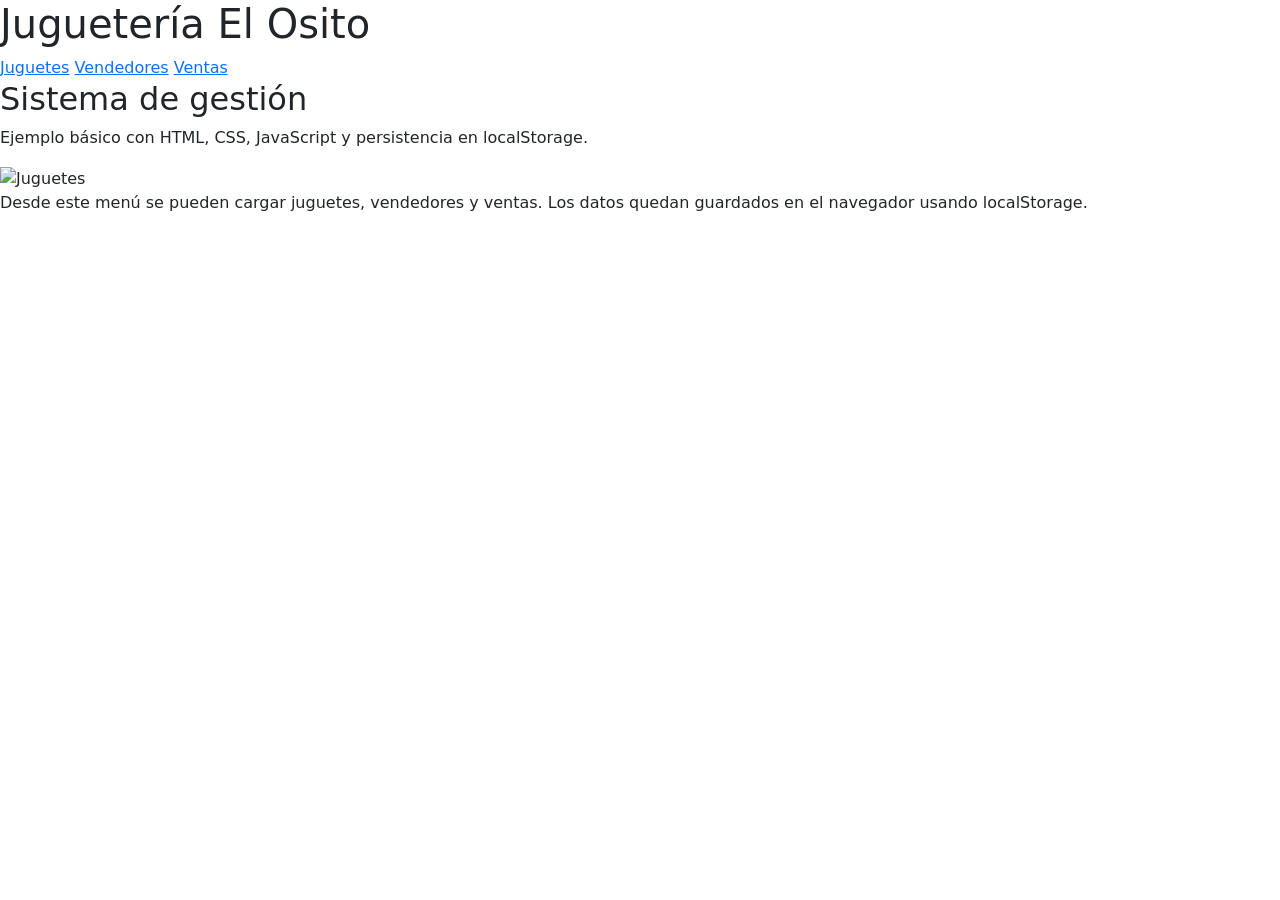
==== index.html @ 5de02e0b "carpetas index a raiz" ====
<!DOCTYPE html>
<html lang="es">
<head>
    <meta charset="UTF-8">
    <meta name="viewport" content="width=device-width, initial-scale=1.0">
    <title>Juguetería El Osito</title>
   <link href="https://cdn.jsdelivr.net/npm/bootstrap@5.3.7/dist/css/bootstrap.min.css" rel="stylesheet">
   <link rel="stylesheet" href="./css/estilos.css">
</head>
<body>
    <header class="encabezado">
        <h1>Juguetería El Osito</h1>
        <nav class="menu">
    <a href="./views/juguetes.html">Juguetes</a>
    <a href="./views/vendedores.html">Vendedores</a>
    <a href="./views/ventas.html">Ventas</a>
</nav>

    </header>

    <main class="contenedor">
        <section class="tarjeta">
            <h2 class="titulo">Sistema de gestión</h2>
            <p class="mensaje">
                Ejemplo básico con HTML, CSS, JavaScript y persistencia en localStorage.
            </p>
            <img class="imagen-principal" src="https://papeleriajarquehnos.com.uy/wp-content/uploads/2019/05/toys.png" alt="Juguetes">
            <p>
                Desde este menú se pueden cargar juguetes, vendedores y ventas. Los datos quedan guardados en el navegador usando localStorage.
            </p>
        </section>
    </main>
    <script src="https://cdn.jsdelivr.net/npm/bootstrap@5.3.7/dist/js/bootstrap.bundle.min.js"></script>
</body>
</html>
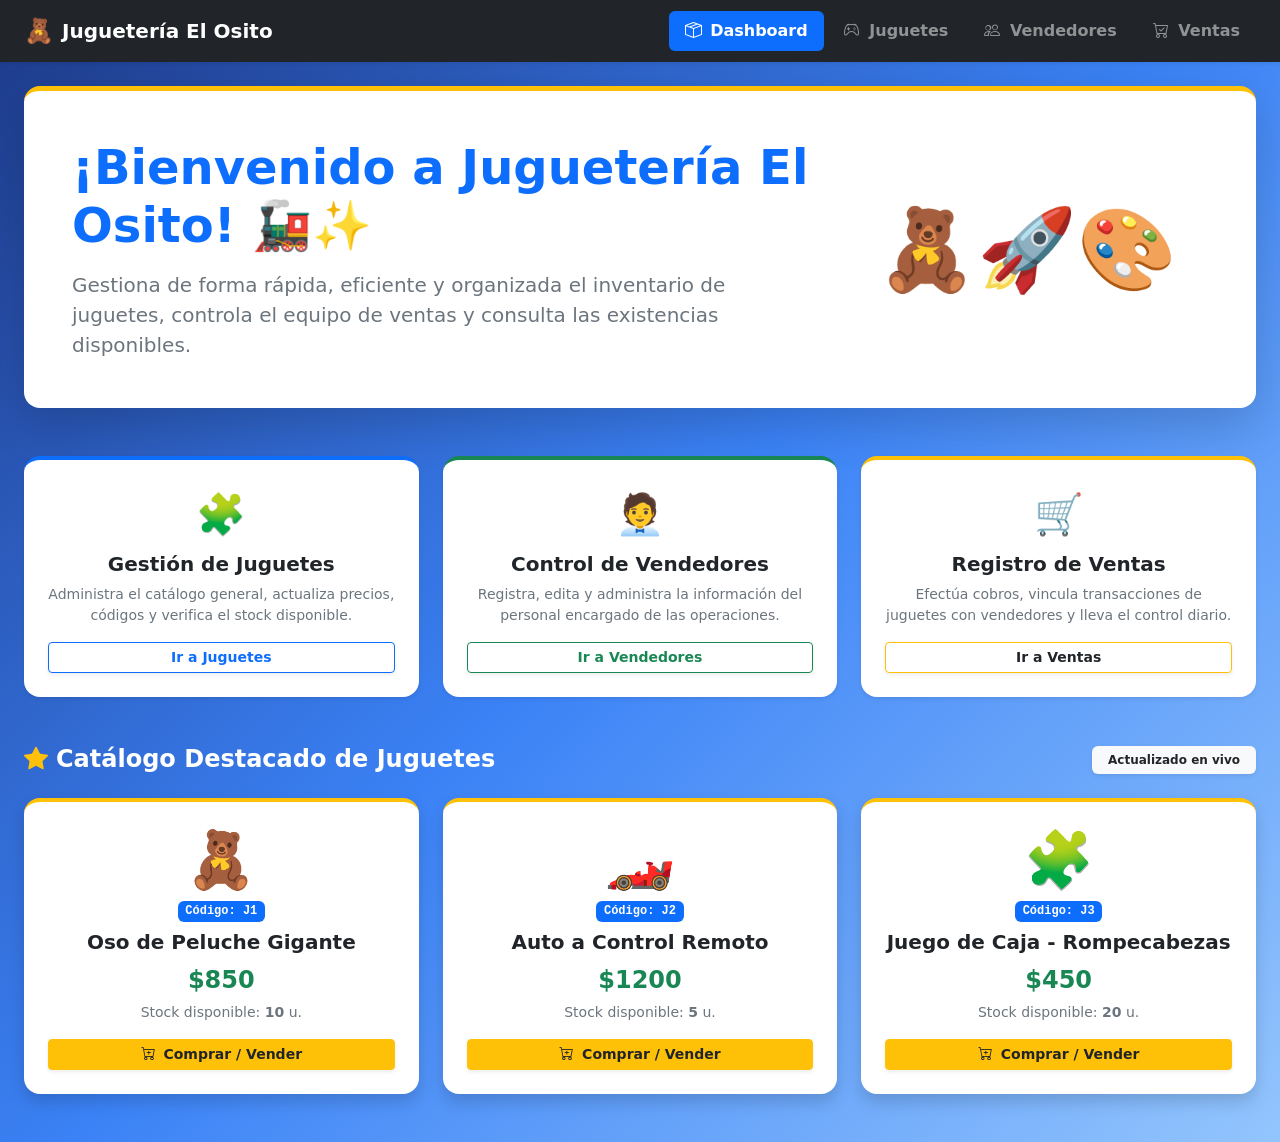
==== commit a47a7f5b: "arquitectura por capas (models, controllers, services, repository), módulos ES6, LocalStorage y dise" ====
--- a/index.html
+++ b/index.html
@@ -3,33 +3,119 @@
 <head>
     <meta charset="UTF-8">
     <meta name="viewport" content="width=device-width, initial-scale=1.0">
-    <title>Juguetería El Osito</title>
-   <link href="https://cdn.jsdelivr.net/npm/bootstrap@5.3.7/dist/css/bootstrap.min.css" rel="stylesheet">
-   <link rel="stylesheet" href="./css/estilos.css">
+    <title>Dashboard - Juguetería El Osito</title>
+    <!-- Bootstrap 5.3 CSS -->
+    <link href="https://cdn.jsdelivr.net/npm/bootstrap@5.3.3/dist/css/bootstrap.min.css" rel="stylesheet">
+    <!-- Bootstrap Icons -->
+    <link rel="stylesheet" href="https://cdn.jsdelivr.net/npm/bootstrap-icons@1.11.3/font/bootstrap-icons.min.css">
+    <style>
+        body {
+            background: linear-gradient(135deg, #1e3a8a 0%, #3b82f6 50%, #93c5fd 100%);
+            min-height: 100vh;
+        }
+        a:focus-visible, button:focus-visible {
+            outline: 3px solid #ffc107 !important;
+            outline-offset: 2px !important;
+        }
+    </style>
 </head>
-<body>
-    <header class="encabezado">
-        <h1>Juguetería El Osito</h1>
-        <nav class="menu">
-    <a href="./views/juguetes.html">Juguetes</a>
-    <a href="./views/vendedores.html">Vendedores</a>
-    <a href="./views/ventas.html">Ventas</a>
-</nav>
+<body class="text-dark d-flex flex-column">
 
-    </header>
+   
+    <nav class="navbar navbar-expand-lg navbar-dark bg-dark shadow-sm" role="navigation" aria-label="Navegación principal">
+        <div class="container-fluid px-4">
+            <a class="navbar-brand fw-bold d-flex align-items-center gap-2" href="./index.html">
+                <span class="fs-4" aria-hidden="true">🧸</span> 
+                <span>Juguetería El Osito</span>
+            </a>
+            <button class="navbar-toggler border-0" type="button" data-bs-toggle="collapse" data-bs-target="#navbarNav" aria-controls="navbarNav" aria-expanded="false" aria-label="Alternar menú de navegación">
+                <span class="navbar-toggler-icon"></span>
+            </button>
+            <div class="collapse navbar-collapse justify-content-end" id="navbarNav">
+                <ul class="navbar-nav gap-1 text-end text-lg-start">
+                    <li class="nav-item">
+                        <a class="nav-link active bg-primary text-white rounded px-3 py-2 fw-semibold" href="./index.html" aria-current="page">
+                            <i class="bi bi-box-seam me-1" aria-hidden="true"></i> Dashboard
+                        </a>
+                    </li>
+                    <li class="nav-item">
+                        <a class="nav-link text-white-50 px-3 py-2 fw-semibold" href="./views/juguetes.html">
+                            <i class="bi bi-controller me-1" aria-hidden="true"></i> Juguetes
+                        </a>
+                    </li>
+                    <li class="nav-item">
+                        <a class="nav-link text-white-50 px-3 py-2 fw-semibold" href="./views/vendedores.html">
+                            <i class="bi bi-people me-1" aria-hidden="true"></i> Vendedores
+                        </a>
+                    </li>
+                    <li class="nav-item">
+                        <a class="nav-link text-white-50 px-3 py-2 fw-semibold" href="./views/ventas.html">
+                            <i class="bi bi-cart-check me-1" aria-hidden="true"></i> Ventas
+                        </a>
+                    </li>
+                </ul>
+            </div>
+        </div>
+    </nav>
+    <main class="container-fluid px-4 py-4 flex-grow-1" id="contenido-principal">
+        
+        <section class="p-4 p-md-5 mb-5 rounded-4 bg-white shadow-lg border-top border-warning border-5 text-center text-md-start" aria-labelledby="titulo-bienvenida">
+            <div class="row align-items-center">
+                <div class="col-md-8">
+                    <h1 id="titulo-bienvenida" class="display-5 fw-bold text-primary mb-3">¡Bienvenido a Juguetería El Osito! 🚂✨</h1>
+                    <p class="lead text-secondary mb-0">Gestiona de forma rápida, eficiente y organizada el inventario de juguetes, controla el equipo de ventas y consulta las existencias disponibles.</p>
+                </div>
+                <div class="col-md-4 text-center mt-4 mt-md-0" aria-hidden="true">
+                    <span class="display-1">🧸🚀🎨</span>
+                </div>
+            </div>
+        </section>
+        <section class="row g-4 mb-5" aria-label="Accesos rápidos del sistema">
+            <div class="col-md-4">
+                <div class="card shadow-sm border-0 rounded-4 p-4 bg-white h-100 border-top border-primary border-4 text-center d-flex flex-column">
+                    <div class="fs-1 text-primary mb-2" aria-hidden="true">🧩</div>
+                    <h2 class="h5 fw-bold text-dark">Gestión de Juguetes</h2>
+                    <p class="text-secondary small mb-3">Administra el catálogo general, actualiza precios, códigos y verifica el stock disponible.</p>
+                    <a href="./views/juguetes.html" class="btn btn-outline-primary fw-semibold btn-sm mt-auto shadow-sm">Ir a Juguetes</a>
+                </div>
+            </div>
 
-    <main class="contenedor">
-        <section class="tarjeta">
-            <h2 class="titulo">Sistema de gestión</h2>
-            <p class="mensaje">
-                Ejemplo básico con HTML, CSS, JavaScript y persistencia en localStorage.
-            </p>
-            <img class="imagen-principal" src="https://papeleriajarquehnos.com.uy/wp-content/uploads/2019/05/toys.png" alt="Juguetes">
-            <p>
-                Desde este menú se pueden cargar juguetes, vendedores y ventas. Los datos quedan guardados en el navegador usando localStorage.
-            </p>
+            <div class="col-md-4">
+                <div class="card shadow-sm border-0 rounded-4 p-4 bg-white h-100 border-top border-success border-4 text-center d-flex flex-column">
+                    <div class="fs-1 text-success mb-2" aria-hidden="true">🧑‍💼</div>
+                    <h2 class="h5 fw-bold text-dark">Control de Vendedores</h2>
+                    <p class="text-secondary small mb-3">Registra, edita y administra la información del personal encargado de las operaciones.</p>
+                    <a href="./views/vendedores.html" class="btn btn-outline-success fw-semibold btn-sm mt-auto shadow-sm">Ir a Vendedores</a>
+                </div>
+            </div>
+
+            <div class="col-md-4">
+                <div class="card shadow-sm border-0 rounded-4 p-4 bg-white h-100 border-top border-warning border-4 text-center d-flex flex-column">
+                    <div class="fs-1 text-warning mb-2" aria-hidden="true">🛒</div>
+                    <h2 class="h5 fw-bold text-dark">Registro de Ventas</h2>
+                    <p class="text-secondary small mb-3">Efectúa cobros, vincula transacciones de juguetes con vendedores y lleva el control diario.</p>
+                    <a href="./views/ventas.html" class="btn btn-outline-warning text-dark fw-semibold btn-sm mt-auto shadow-sm">Ir a Ventas</a>
+                </div>
+            </div>
         </section>
+
+        <section class="mb-4" aria-labelledby="titulo-catalogo">
+            <div class="d-flex flex-wrap justify-content-between align-items-center mb-4 gap-2">
+                <h2 id="titulo-catalogo" class="h4 fw-bold text-white mb-0">
+                    <i class="bi bi-star-fill text-warning me-2" aria-hidden="true"></i>Catálogo Destacado de Juguetes
+                </h2>
+                <span class="badge bg-light text-dark px-3 py-2 shadow-sm fw-bold">Actualizado en vivo</span>
+            </div>
+            <div id="catalogo-destacado" class="row g-4">
+            </div>
+        </section>
+
     </main>
-    <script src="https://cdn.jsdelivr.net/npm/bootstrap@5.3.7/dist/js/bootstrap.bundle.min.js"></script>
+
+    <!-- Bootstrap JS -->
+    <script src="https://cdn.jsdelivr.net/npm/bootstrap@5.3.3/dist/js/bootstrap.bundle.min.js"></script>
+    <script type="module">
+        import './src/app.js';
+    </script>
 </body>
-</html>
+</html>
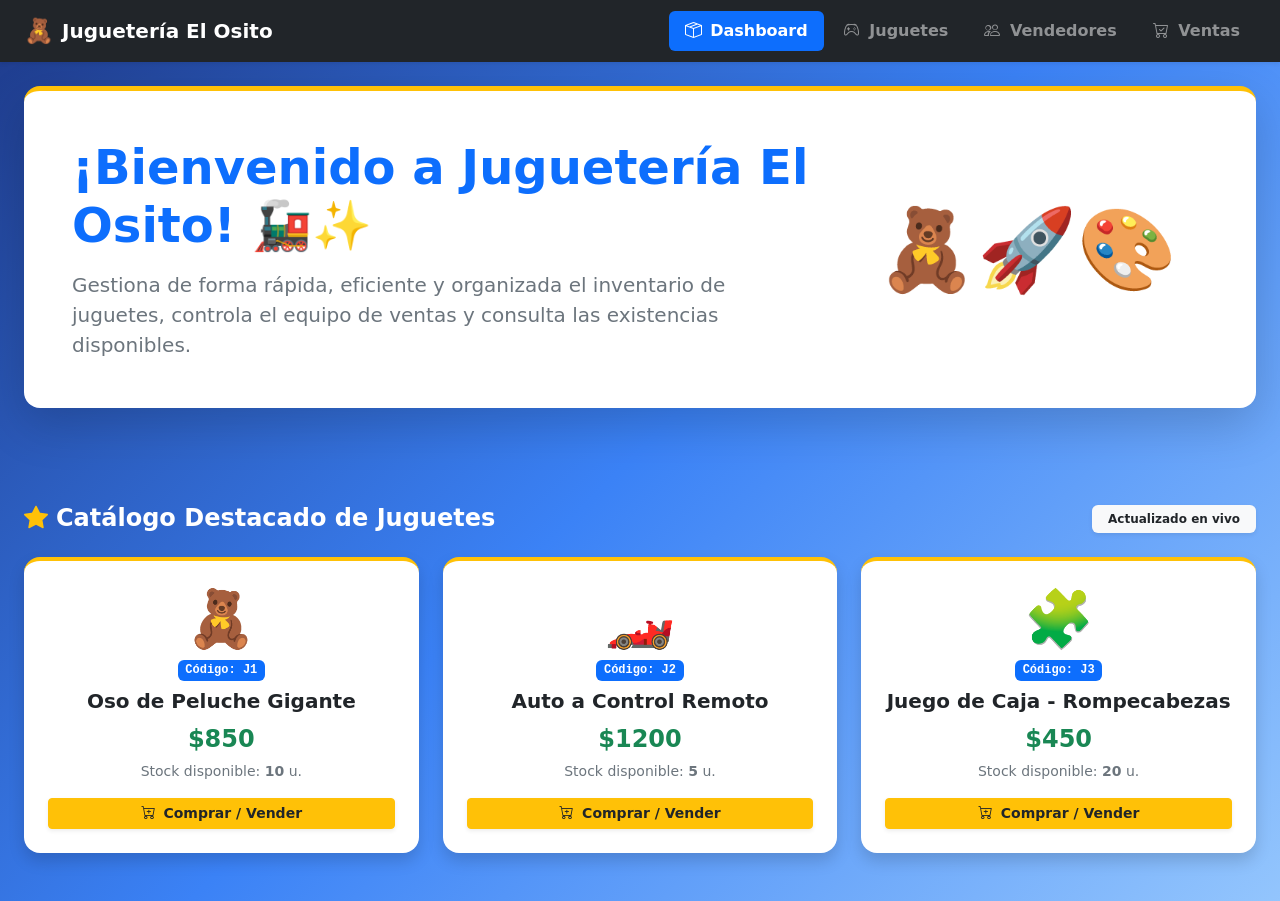
==== commit a7e7efe9: "index arreglo index" ====
--- a/index.html
+++ b/index.html
@@ -13,6 +13,7 @@
             background: linear-gradient(135deg, #1e3a8a 0%, #3b82f6 50%, #93c5fd 100%);
             min-height: 100vh;
         }
+        
         a:focus-visible, button:focus-visible {
             outline: 3px solid #ffc107 !important;
             outline-offset: 2px !important;
@@ -21,7 +22,6 @@
 </head>
 <body class="text-dark d-flex flex-column">
 
-   
     <nav class="navbar navbar-expand-lg navbar-dark bg-dark shadow-sm" role="navigation" aria-label="Navegación principal">
         <div class="container-fluid px-4">
             <a class="navbar-brand fw-bold d-flex align-items-center gap-2" href="./index.html">
@@ -57,6 +57,7 @@
             </div>
         </div>
     </nav>
+
     <main class="container-fluid px-4 py-4 flex-grow-1" id="contenido-principal">
         
         <section class="p-4 p-md-5 mb-5 rounded-4 bg-white shadow-lg border-top border-warning border-5 text-center text-md-start" aria-labelledby="titulo-bienvenida">
@@ -72,30 +73,7 @@
         </section>
         <section class="row g-4 mb-5" aria-label="Accesos rápidos del sistema">
             <div class="col-md-4">
-                <div class="card shadow-sm border-0 rounded-4 p-4 bg-white h-100 border-top border-primary border-4 text-center d-flex flex-column">
-                    <div class="fs-1 text-primary mb-2" aria-hidden="true">🧩</div>
-                    <h2 class="h5 fw-bold text-dark">Gestión de Juguetes</h2>
-                    <p class="text-secondary small mb-3">Administra el catálogo general, actualiza precios, códigos y verifica el stock disponible.</p>
-                    <a href="./views/juguetes.html" class="btn btn-outline-primary fw-semibold btn-sm mt-auto shadow-sm">Ir a Juguetes</a>
-                </div>
-            </div>
-
-            <div class="col-md-4">
-                <div class="card shadow-sm border-0 rounded-4 p-4 bg-white h-100 border-top border-success border-4 text-center d-flex flex-column">
-                    <div class="fs-1 text-success mb-2" aria-hidden="true">🧑‍💼</div>
-                    <h2 class="h5 fw-bold text-dark">Control de Vendedores</h2>
-                    <p class="text-secondary small mb-3">Registra, edita y administra la información del personal encargado de las operaciones.</p>
-                    <a href="./views/vendedores.html" class="btn btn-outline-success fw-semibold btn-sm mt-auto shadow-sm">Ir a Vendedores</a>
-                </div>
-            </div>
-
-            <div class="col-md-4">
-                <div class="card shadow-sm border-0 rounded-4 p-4 bg-white h-100 border-top border-warning border-4 text-center d-flex flex-column">
-                    <div class="fs-1 text-warning mb-2" aria-hidden="true">🛒</div>
-                    <h2 class="h5 fw-bold text-dark">Registro de Ventas</h2>
-                    <p class="text-secondary small mb-3">Efectúa cobros, vincula transacciones de juguetes con vendedores y lleva el control diario.</p>
-                    <a href="./views/ventas.html" class="btn btn-outline-warning text-dark fw-semibold btn-sm mt-auto shadow-sm">Ir a Ventas</a>
-                </div>
+                
             </div>
         </section>
 
@@ -106,13 +84,12 @@
                 </h2>
                 <span class="badge bg-light text-dark px-3 py-2 shadow-sm fw-bold">Actualizado en vivo</span>
             </div>
+      
             <div id="catalogo-destacado" class="row g-4">
             </div>
         </section>
 
     </main>
-
-    <!-- Bootstrap JS -->
     <script src="https://cdn.jsdelivr.net/npm/bootstrap@5.3.3/dist/js/bootstrap.bundle.min.js"></script>
     <script type="module">
         import './src/app.js';
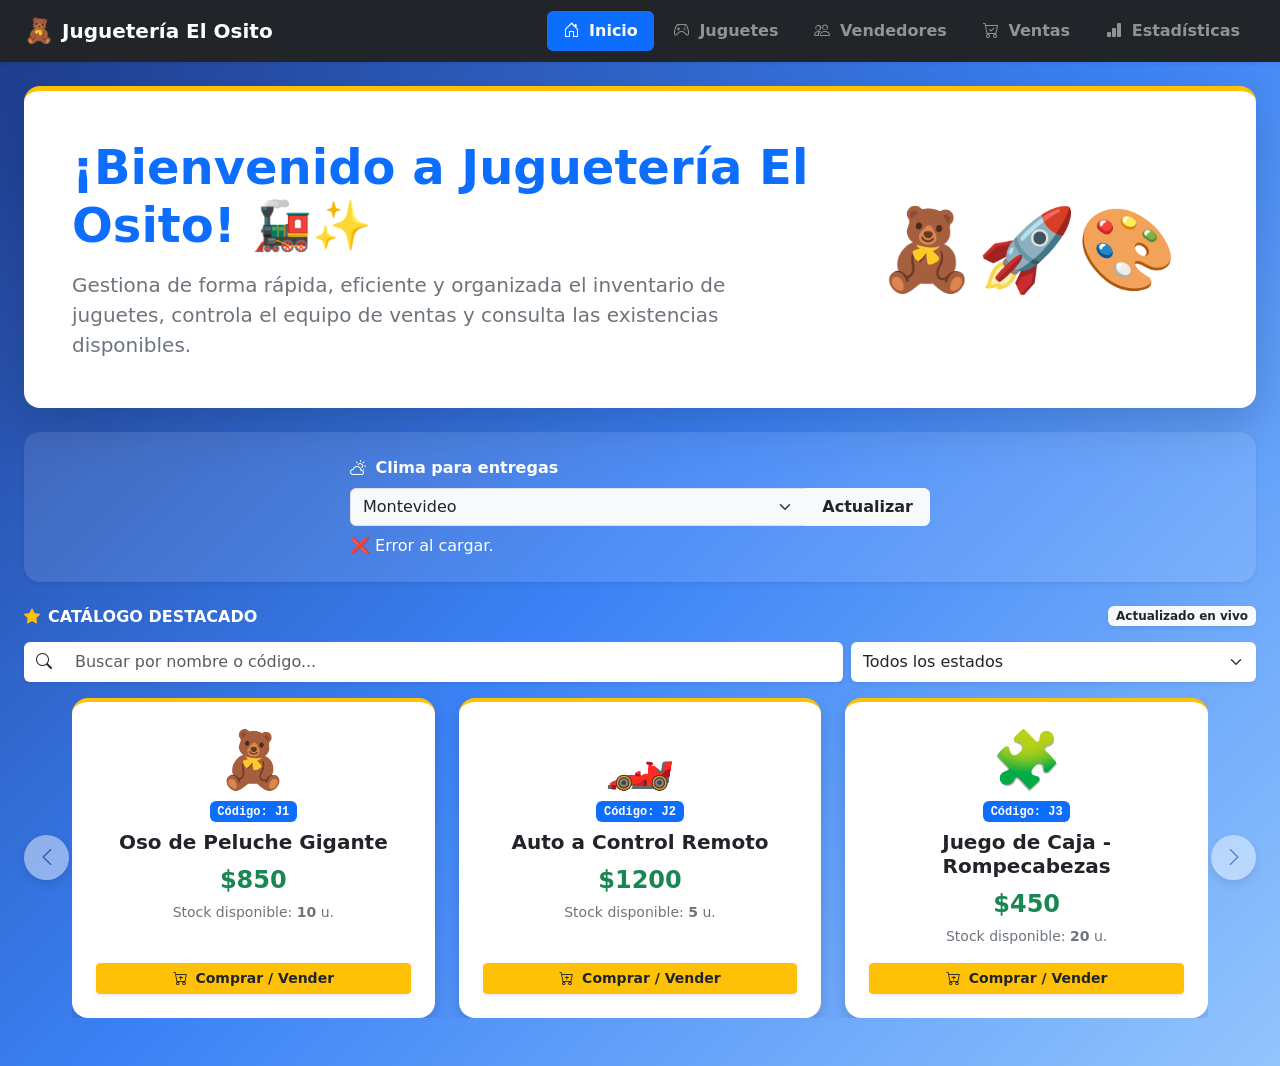
==== commit 6f7f8939: "En Integración de API, SEO y mejoras de uso(accesibilidad y usabilidad) - Integración de API pública" ====
--- a/index.html
+++ b/index.html
@@ -3,96 +3,219 @@
 <head>
     <meta charset="UTF-8">
     <meta name="viewport" content="width=device-width, initial-scale=1.0">
-    <title>Dashboard - Juguetería El Osito</title>
+    <title>Inicio - Juguetería El Osito</title>
+    <meta name="description" content="Gestiona el inventario de juguetes, controla el equipo de ventas y consulta existencias en Juguetería El Osito de forma rápida y eficiente.">
+    <link rel="canonical" href="https://tusitio.com/index.html">
+    <meta property="og:title" content="Inicio - Juguetería El Osito">
+    <meta property="og:description" content="Gestiona el inventario de juguetes, controla el equipo de ventas y consulta existencias en Juguetería El Osito.">
+    <meta property="og:type" content="website">
+
     <!-- Bootstrap 5.3 CSS -->
     <link href="https://cdn.jsdelivr.net/npm/bootstrap@5.3.3/dist/css/bootstrap.min.css" rel="stylesheet">
     <!-- Bootstrap Icons -->
     <link rel="stylesheet" href="https://cdn.jsdelivr.net/npm/bootstrap-icons@1.11.3/font/bootstrap-icons.min.css">
     <style>
-        body {
-            background: linear-gradient(135deg, #1e3a8a 0%, #3b82f6 50%, #93c5fd 100%);
-            min-height: 100vh;
-        }
-        
-        a:focus-visible, button:focus-visible {
-            outline: 3px solid #ffc107 !important;
-            outline-offset: 2px !important;
-        }
+        body { background: linear-gradient(135deg, #1e3a8a 0%, #3b82f6 50%, #93c5fd 100%); min-height: 100vh; }
+        h1 { font-size: 2.5rem; }
+        a:focus-visible, button:focus-visible { outline: 3px solid #ffc107 !important; outline-offset: 2px !important; }
+        .btn-carrusel-control { width: 45px; height: 45px; background: rgba(255,255,255,0.9); color: #1e3a8a; border-radius: 50%; border: none; display: flex; align-items: center; justify-content: center; box-shadow: 0 4px 10px rgba(0,0,0,0.2); transition: transform 0.2s, background-color 0.2s; }
+        .btn-carrusel-control:hover, .btn-carrusel-control:focus { background: #fff; color: #0d6efd; transform: scale(1.1); }
     </style>
 </head>
 <body class="text-dark d-flex flex-column">
-
     <nav class="navbar navbar-expand-lg navbar-dark bg-dark shadow-sm" role="navigation" aria-label="Navegación principal">
         <div class="container-fluid px-4">
             <a class="navbar-brand fw-bold d-flex align-items-center gap-2" href="./index.html">
-                <span class="fs-4" aria-hidden="true">🧸</span> 
-                <span>Juguetería El Osito</span>
+                <span class="fs-4" aria-hidden="true">🧸</span><span>Juguetería El Osito</span>
             </a>
             <button class="navbar-toggler border-0" type="button" data-bs-toggle="collapse" data-bs-target="#navbarNav" aria-controls="navbarNav" aria-expanded="false" aria-label="Alternar menú de navegación">
                 <span class="navbar-toggler-icon"></span>
             </button>
             <div class="collapse navbar-collapse justify-content-end" id="navbarNav">
                 <ul class="navbar-nav gap-1 text-end text-lg-start">
-                    <li class="nav-item">
-                        <a class="nav-link active bg-primary text-white rounded px-3 py-2 fw-semibold" href="./index.html" aria-current="page">
-                            <i class="bi bi-box-seam me-1" aria-hidden="true"></i> Dashboard
-                        </a>
-                    </li>
-                    <li class="nav-item">
-                        <a class="nav-link text-white-50 px-3 py-2 fw-semibold" href="./views/juguetes.html">
-                            <i class="bi bi-controller me-1" aria-hidden="true"></i> Juguetes
-                        </a>
-                    </li>
-                    <li class="nav-item">
-                        <a class="nav-link text-white-50 px-3 py-2 fw-semibold" href="./views/vendedores.html">
-                            <i class="bi bi-people me-1" aria-hidden="true"></i> Vendedores
-                        </a>
-                    </li>
-                    <li class="nav-item">
-                        <a class="nav-link text-white-50 px-3 py-2 fw-semibold" href="./views/ventas.html">
-                            <i class="bi bi-cart-check me-1" aria-hidden="true"></i> Ventas
-                        </a>
-                    </li>
+                    <li class="nav-item"><a class="nav-link active bg-primary text-white rounded px-3 py-2 fw-semibold" href="./index.html" aria-current="page"><i class="bi bi-house-door me-1" aria-hidden="true"></i> Inicio</a></li>
+                    <li class="nav-item"><a class="nav-link text-white-50 px-3 py-2 fw-semibold" href="./views/juguetes.html"><i class="bi bi-controller me-1" aria-hidden="true"></i> Juguetes</a></li>
+                    <li class="nav-item"><a class="nav-link text-white-50 px-3 py-2 fw-semibold" href="./views/vendedores.html"><i class="bi bi-people me-1" aria-hidden="true"></i> Vendedores</a></li>
+                    <li class="nav-item"><a class="nav-link text-white-50 px-3 py-2 fw-semibold" href="./views/ventas.html"><i class="bi bi-cart-check me-1" aria-hidden="true"></i> Ventas</a></li>
+                    <li class="nav-item"><a class="nav-link text-white-50 px-3 py-2 fw-semibold" href="./views/estadisticas.html"><i class="bi bi-bar-chart-fill me-1" aria-hidden="true"></i> Estadísticas</a></li>
                 </ul>
             </div>
         </div>
     </nav>
 
     <main class="container-fluid px-4 py-4 flex-grow-1" id="contenido-principal">
-        
-        <section class="p-4 p-md-5 mb-5 rounded-4 bg-white shadow-lg border-top border-warning border-5 text-center text-md-start" aria-labelledby="titulo-bienvenida">
+        <section class="p-4 p-md-5 mb-4 rounded-4 bg-white shadow-lg border-top border-warning border-5 text-center text-md-start" aria-labelledby="titulo-bienvenida">
             <div class="row align-items-center">
                 <div class="col-md-8">
                     <h1 id="titulo-bienvenida" class="display-5 fw-bold text-primary mb-3">¡Bienvenido a Juguetería El Osito! 🚂✨</h1>
                     <p class="lead text-secondary mb-0">Gestiona de forma rápida, eficiente y organizada el inventario de juguetes, controla el equipo de ventas y consulta las existencias disponibles.</p>
                 </div>
-                <div class="col-md-4 text-center mt-4 mt-md-0" aria-hidden="true">
-                    <span class="display-1">🧸🚀🎨</span>
-                </div>
+                <div class="col-md-4 text-center mt-4 mt-md-0" aria-hidden="true"><span class="display-1">🧸🚀🎨</span></div>
             </div>
         </section>
-        <section class="row g-4 mb-5" aria-label="Accesos rápidos del sistema">
-            <div class="col-md-4">
-                
+
+        <section class="mb-4" aria-label="Panel de clima">
+            <div class="card bg-white bg-opacity-10 border-0 text-white p-4 rounded-4 shadow-sm mb-4">
+                <div id="panel-dinamico-region" aria-live="polite" class="row align-items-center justify-content-center">
+                    <div class="col-md-6">
+                        <label for="select-ciudad" class="form-label fw-bold mb-2 fs-6"><i class="bi bi-cloud-sun me-1" aria-hidden="true"></i> Clima para entregas</label>
+                        <div class="input-group">
+                            <select id="select-ciudad" class="form-select bg-light text-dark" aria-label="Seleccionar ciudad para consultar el clima">
+                                <option value="montevideo" selected>Montevideo</option>
+                                <option value="buenos-aires">Buenos Aires</option>
+                                <option value="santiago">Santiago de Chile</option>
+                            </select>
+                            <button id="btn-actualizar-clima" class="btn btn-light fw-bold text-dark px-3">Actualizar</button>
+                        </div>
+                        <div id="info-clima" class="opacity-95 mt-2 fs-6">⏳ Cargando clima actual...</div>
+                    </div>
+                </div>
             </div>
         </section>
 
         <section class="mb-4" aria-labelledby="titulo-catalogo">
-            <div class="d-flex flex-wrap justify-content-between align-items-center mb-4 gap-2">
-                <h2 id="titulo-catalogo" class="h4 fw-bold text-white mb-0">
-                    <i class="bi bi-star-fill text-warning me-2" aria-hidden="true"></i>Catálogo Destacado de Juguetes
+            <div class="d-flex flex-wrap justify-content-between align-items-center mb-3 gap-2">
+                <h2 id="titulo-catalogo" class="h6 fw-bold text-white mb-0 text-uppercase tracking-wider">
+                    <i class="bi bi-star-fill text-warning me-2" aria-hidden="true"></i>Catálogo Destacado
                 </h2>
-                <span class="badge bg-light text-dark px-3 py-2 shadow-sm fw-bold">Actualizado en vivo</span>
-            </div>
-      
-            <div id="catalogo-destacado" class="row g-4">
+                <span class="badge bg-light text-dark px-2 py-1 shadow-sm fw-bold" style="font-size: 0.75rem;">Actualizado en vivo</span>
+            </div>
+
+            <div class="row g-2 mb-3">
+                <div class="col-md-8">
+                    <div class="input-group shadow-sm">
+                        <span class="input-group-text bg-white border-0"><i class="bi bi-search" aria-hidden="true"></i></span>
+                        <input type="text" id="input-buscar-index" class="form-control border-0 py-2" placeholder="Buscar por nombre o código..." aria-label="Buscar juguete destacado">
+                    </div>
+                </div>
+                <div class="col-md-4">
+                    <select id="select-filtro-stock" class="form-select border-0 py-2 shadow-sm" aria-label="Filtrar por estado de stock">
+                        <option value="todos" selected>Todos los estados</option>
+                        <option value="disponible">Con Stock</option>
+                        <option value="agotado">Sin Stock</option>
+                    </select>
+                </div>
+            </div>
+
+            <div id="carrusel-catalogo" class="carousel slide position-relative px-md-5" data-bs-ride="false" aria-label="Juguetes destacados">
+                <div class="carousel-inner" id="catalogo-destacado">
+                    <div class="carousel-item active">
+                        <div class="row g-4">
+                            <div class="col-md-4">
+                                <div class="card shadow border-0 rounded-4 p-4 bg-white h-100 border-top border-warning border-4 text-center d-flex flex-column">
+                                    <div class="display-4 mb-2">🧸</div>
+                                    <span class="badge bg-primary align-self-center mb-2 font-monospace">Código: J1</span>
+                                    <h3 class="h5 fw-bold text-dark">Oso de Peluche Gigante</h3>
+                                    <p class="text-success fw-bold fs-4 mb-1">$850</p>
+                                    <p class="text-secondary small mb-3">Stock: <strong>10</strong> u.</p>
+                                    <a href="./views/ventas.html" class="btn btn-warning text-dark fw-semibold btn-sm mt-auto shadow-sm"><i class="bi bi-cart-plus me-1"></i> Comprar</a>
+                                </div>
+                            </div>
+                            <div class="col-md-4">
+                                <div class="card shadow border-0 rounded-4 p-4 bg-white h-100 border-top border-warning border-4 text-center d-flex flex-column">
+                                    <div class="display-4 mb-2">🏎️</div>
+                                    <span class="badge bg-primary align-self-center mb-2 font-monospace">Código: J2</span>
+                                    <h3 class="h5 fw-bold text-dark">Auto a Control Remoto</h3>
+                                    <p class="text-success fw-bold fs-4 mb-1">$1200</p>
+                                    <p class="text-secondary small mb-3">Stock: <strong>5</strong> u.</p>
+                                    <a href="./views/ventas.html" class="btn btn-warning text-dark fw-semibold btn-sm mt-auto shadow-sm"><i class="bi bi-cart-plus me-1"></i> Comprar</a>
+                                </div>
+                            </div>
+                            <div class="col-md-4">
+                                <div class="card shadow border-0 rounded-4 p-4 bg-white h-100 border-top border-warning border-4 text-center d-flex flex-column">
+                                    <div class="display-4 mb-2">🧩</div>
+                                    <span class="badge bg-primary align-self-center mb-2 font-monospace">Código: J3</span>
+                                    <h3 class="h5 fw-bold text-dark">Rompecabezas</h3>
+                                    <p class="text-success fw-bold fs-4 mb-1">$450</p>
+                                    <p class="text-secondary small mb-3">Stock: <strong>20</strong> u.</p>
+                                    <a href="./views/ventas.html" class="btn btn-warning text-dark fw-semibold btn-sm mt-auto shadow-sm"><i class="bi bi-cart-plus me-1"></i> Comprar</a>
+                                </div>
+                            </div>
+                        </div>
+                    </div>
+                </div>
+                <button class="carousel-control-prev w-auto position-absolute top-50 start-0 translate-middle-y z-3 border-0 bg-transparent" type="button" data-bs-target="#carrusel-catalogo" data-bs-slide="prev" aria-label="Anterior">
+                    <span class="btn-carrusel-control" aria-hidden="true"><i class="bi bi-chevron-left fs-5"></i></span>
+                </button>
+                <button class="carousel-control-next w-auto position-absolute top-50 end-0 translate-middle-y z-3 border-0 bg-transparent" type="button" data-bs-target="#carrusel-catalogo" data-bs-slide="next" aria-label="Siguiente">
+                    <span class="btn-carrusel-control" aria-hidden="true"><i class="bi bi-chevron-right fs-5"></i></span>
+                </button>
             </div>
         </section>
-
     </main>
+
     <script src="https://cdn.jsdelivr.net/npm/bootstrap@5.3.3/dist/js/bootstrap.bundle.min.js"></script>
     <script type="module">
-        import './src/app.js';
+        import { App } from './src/app.js';
+        import { ApiService } from './src/services/api.js';
+        import { LocalStorageRepository } from './src/repository/LocalStorageRepository.js';
+
+        async function cargarClima() {
+            const sel = document.getElementById('select-ciudad');
+            const info = document.getElementById('info-clima');
+            if (!sel || !info) return;
+            info.innerHTML = '⏳ Consultando clima...';
+            const d = await ApiService.obtenerClima(sel.value);
+            info.innerHTML = d ? `${d.nombre}: <strong>${d.temp}°C</strong>. Viento ${d.viento} km/h` : '❌ Error al cargar.';
+        }
+
+        function setupFiltros() {
+            const input = document.getElementById('input-buscar-index');
+            const stockSel = document.getElementById('select-filtro-stock');
+            const repo = new LocalStorageRepository('juguetes');
+            const iconos = ['🧸', '🏎️', '🧩', '🧱', '👸', '🛤️'];
+
+            function filtrar() {
+                const term = input?.value.toLowerCase().trim() || '';
+                const filtro = stockSel?.value || 'todos';
+                let items = repo.todos();
+
+                if (term) items = items.filter(j => j.nombre.toLowerCase().includes(term) || j.codigo.toLowerCase().includes(term));
+                if (filtro === 'disponible') items = items.filter(j => Number(j.stock) > 0);
+                if (filtro === 'agotado') items = items.filter(j => Number(j.stock) <= 0);
+
+                const cont = document.getElementById('catalogo-destacado');
+                if (!cont) return;
+
+                if (!items.length) {
+                    cont.innerHTML = '<div class="carousel-item active"><p class="text-white text-center py-4">Sin resultados.</p></div>';
+                    return;
+                }
+
+                let grupos = [];
+                for (let i = 0; i < items.length; i += 3) grupos.push(items.slice(i, i + 3));
+
+                cont.innerHTML = grupos.map((g, idx) => `
+                    <div class="carousel-item ${idx === 0 ? 'active' : ''}">
+                        <div class="row g-4">
+                            ${g.map((j, i) => `
+                                <div class="col-md-4">
+                                    <div class="card shadow border-0 rounded-4 p-4 bg-white h-100 border-top border-warning border-4 text-center d-flex flex-column">
+                                        <div class="display-4 mb-2">${iconos[(i + idx * 3) % iconos.length]}</div>
+                                        <span class="badge bg-primary align-self-center mb-2 font-monospace">Código: ${j.codigo}</span>
+                                        <h3 class="h5 fw-bold text-dark">${j.nombre}</h3>
+                                        <p class="text-success fw-bold fs-4 mb-1">$${j.precio}</p>
+                                        <p class="text-secondary small mb-3">Stock: <strong>${j.stock}</strong> u.</p>
+                                        <a href="./views/ventas.html" class="btn btn-warning text-dark fw-semibold btn-sm mt-auto shadow-sm"><i class="bi bi-cart-plus me-1"></i> Comprar</a>
+                                    </div>
+                                </div>
+                            `).join('')}
+                        </div>
+                    </div>
+                `).join('');
+            }
+
+            input?.addEventListener('input', filtrar);
+            stockSel?.addEventListener('change', filtrar);
+        }
+
+        document.addEventListener('DOMContentLoaded', () => {
+            App.init();
+            cargarClima();
+            setupFiltros();
+            document.getElementById('btn-actualizar-clima')?.addEventListener('click', cargarClima);
+            document.getElementById('select-ciudad')?.addEventListener('change', cargarClima);
+        });
     </script>
 </body>
 </html>
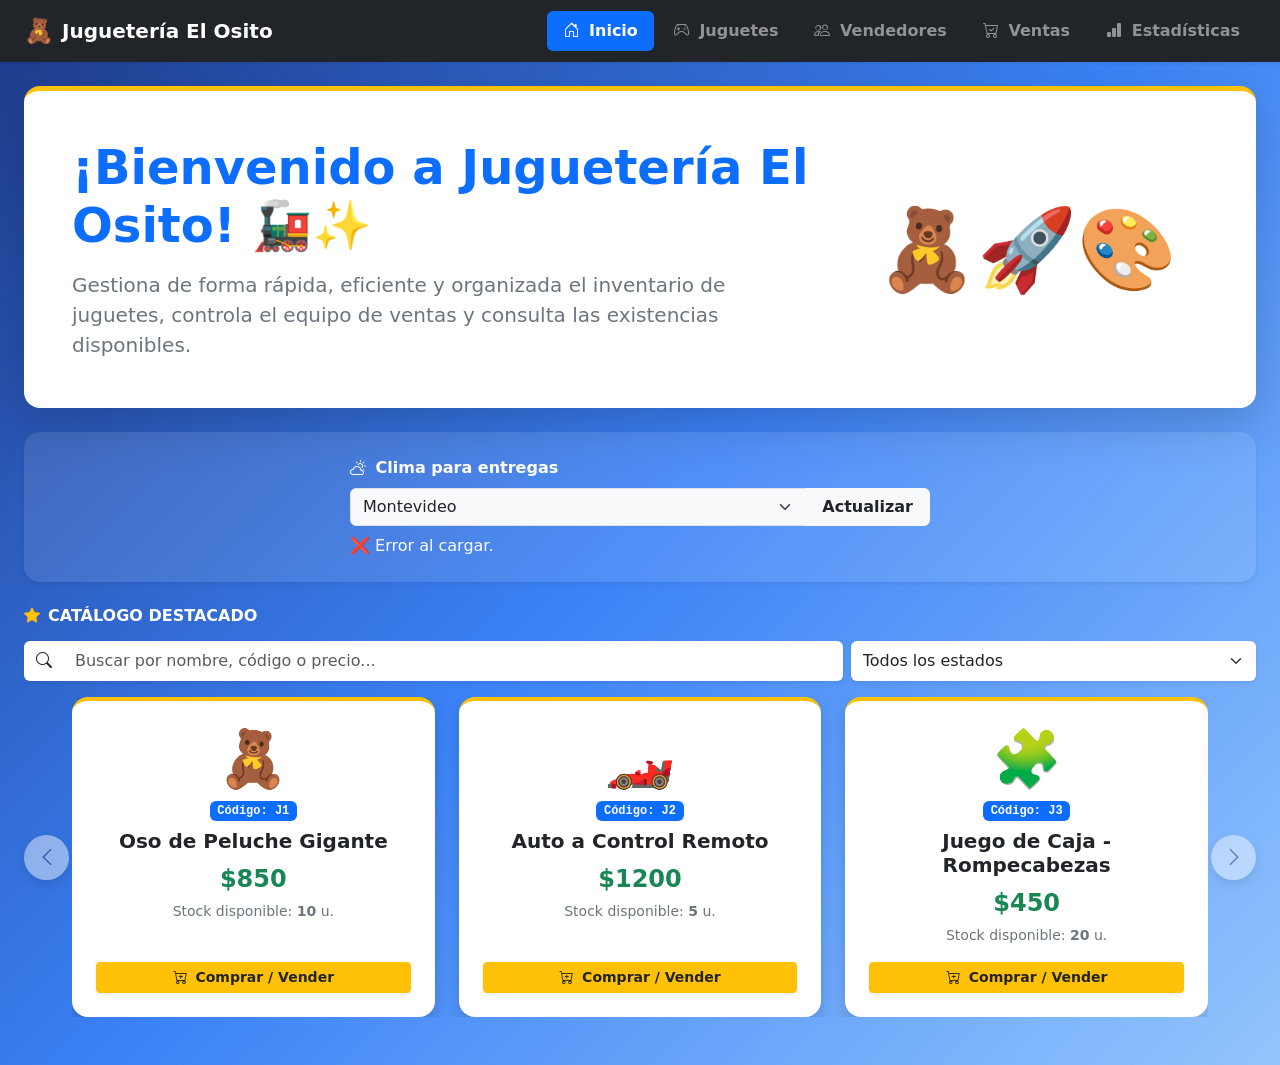
==== commit 88185cf4: "arreglos en estadisticas y inicio -modificaciones en el catalogo de los juguetes y cambios en las es" ====
--- a/index.html
+++ b/index.html
@@ -78,14 +78,13 @@
                 <h2 id="titulo-catalogo" class="h6 fw-bold text-white mb-0 text-uppercase tracking-wider">
                     <i class="bi bi-star-fill text-warning me-2" aria-hidden="true"></i>Catálogo Destacado
                 </h2>
-                <span class="badge bg-light text-dark px-2 py-1 shadow-sm fw-bold" style="font-size: 0.75rem;">Actualizado en vivo</span>
             </div>
 
             <div class="row g-2 mb-3">
                 <div class="col-md-8">
                     <div class="input-group shadow-sm">
                         <span class="input-group-text bg-white border-0"><i class="bi bi-search" aria-hidden="true"></i></span>
-                        <input type="text" id="input-buscar-index" class="form-control border-0 py-2" placeholder="Buscar por nombre o código..." aria-label="Buscar juguete destacado">
+                        <input type="text" id="input-buscar-index" class="form-control border-0 py-2" placeholder="Buscar por nombre, código o precio..." aria-label="Buscar juguete destacado">
                     </div>
                 </div>
                 <div class="col-md-4">
@@ -99,40 +98,6 @@
 
             <div id="carrusel-catalogo" class="carousel slide position-relative px-md-5" data-bs-ride="false" aria-label="Juguetes destacados">
                 <div class="carousel-inner" id="catalogo-destacado">
-                    <div class="carousel-item active">
-                        <div class="row g-4">
-                            <div class="col-md-4">
-                                <div class="card shadow border-0 rounded-4 p-4 bg-white h-100 border-top border-warning border-4 text-center d-flex flex-column">
-                                    <div class="display-4 mb-2">🧸</div>
-                                    <span class="badge bg-primary align-self-center mb-2 font-monospace">Código: J1</span>
-                                    <h3 class="h5 fw-bold text-dark">Oso de Peluche Gigante</h3>
-                                    <p class="text-success fw-bold fs-4 mb-1">$850</p>
-                                    <p class="text-secondary small mb-3">Stock: <strong>10</strong> u.</p>
-                                    <a href="./views/ventas.html" class="btn btn-warning text-dark fw-semibold btn-sm mt-auto shadow-sm"><i class="bi bi-cart-plus me-1"></i> Comprar</a>
-                                </div>
-                            </div>
-                            <div class="col-md-4">
-                                <div class="card shadow border-0 rounded-4 p-4 bg-white h-100 border-top border-warning border-4 text-center d-flex flex-column">
-                                    <div class="display-4 mb-2">🏎️</div>
-                                    <span class="badge bg-primary align-self-center mb-2 font-monospace">Código: J2</span>
-                                    <h3 class="h5 fw-bold text-dark">Auto a Control Remoto</h3>
-                                    <p class="text-success fw-bold fs-4 mb-1">$1200</p>
-                                    <p class="text-secondary small mb-3">Stock: <strong>5</strong> u.</p>
-                                    <a href="./views/ventas.html" class="btn btn-warning text-dark fw-semibold btn-sm mt-auto shadow-sm"><i class="bi bi-cart-plus me-1"></i> Comprar</a>
-                                </div>
-                            </div>
-                            <div class="col-md-4">
-                                <div class="card shadow border-0 rounded-4 p-4 bg-white h-100 border-top border-warning border-4 text-center d-flex flex-column">
-                                    <div class="display-4 mb-2">🧩</div>
-                                    <span class="badge bg-primary align-self-center mb-2 font-monospace">Código: J3</span>
-                                    <h3 class="h5 fw-bold text-dark">Rompecabezas</h3>
-                                    <p class="text-success fw-bold fs-4 mb-1">$450</p>
-                                    <p class="text-secondary small mb-3">Stock: <strong>20</strong> u.</p>
-                                    <a href="./views/ventas.html" class="btn btn-warning text-dark fw-semibold btn-sm mt-auto shadow-sm"><i class="bi bi-cart-plus me-1"></i> Comprar</a>
-                                </div>
-                            </div>
-                        </div>
-                    </div>
                 </div>
                 <button class="carousel-control-prev w-auto position-absolute top-50 start-0 translate-middle-y z-3 border-0 bg-transparent" type="button" data-bs-target="#carrusel-catalogo" data-bs-slide="prev" aria-label="Anterior">
                     <span class="btn-carrusel-control" aria-hidden="true"><i class="bi bi-chevron-left fs-5"></i></span>
@@ -148,7 +113,6 @@
     <script type="module">
         import { App } from './src/app.js';
         import { ApiService } from './src/services/api.js';
-        import { LocalStorageRepository } from './src/repository/LocalStorageRepository.js';
 
         async function cargarClima() {
             const sel = document.getElementById('select-ciudad');
@@ -159,62 +123,20 @@
             info.innerHTML = d ? `${d.nombre}: <strong>${d.temp}°C</strong>. Viento ${d.viento} km/h` : '❌ Error al cargar.';
         }
 
-        function setupFiltros() {
-            const input = document.getElementById('input-buscar-index');
-            const stockSel = document.getElementById('select-filtro-stock');
-            const repo = new LocalStorageRepository('juguetes');
-            const iconos = ['🧸', '🏎️', '🧩', '🧱', '👸', '🛤️'];
-
-            function filtrar() {
-                const term = input?.value.toLowerCase().trim() || '';
-                const filtro = stockSel?.value || 'todos';
-                let items = repo.todos();
-
-                if (term) items = items.filter(j => j.nombre.toLowerCase().includes(term) || j.codigo.toLowerCase().includes(term));
-                if (filtro === 'disponible') items = items.filter(j => Number(j.stock) > 0);
-                if (filtro === 'agotado') items = items.filter(j => Number(j.stock) <= 0);
-
-                const cont = document.getElementById('catalogo-destacado');
-                if (!cont) return;
-
-                if (!items.length) {
-                    cont.innerHTML = '<div class="carousel-item active"><p class="text-white text-center py-4">Sin resultados.</p></div>';
-                    return;
-                }
-
-                let grupos = [];
-                for (let i = 0; i < items.length; i += 3) grupos.push(items.slice(i, i + 3));
-
-                cont.innerHTML = grupos.map((g, idx) => `
-                    <div class="carousel-item ${idx === 0 ? 'active' : ''}">
-                        <div class="row g-4">
-                            ${g.map((j, i) => `
-                                <div class="col-md-4">
-                                    <div class="card shadow border-0 rounded-4 p-4 bg-white h-100 border-top border-warning border-4 text-center d-flex flex-column">
-                                        <div class="display-4 mb-2">${iconos[(i + idx * 3) % iconos.length]}</div>
-                                        <span class="badge bg-primary align-self-center mb-2 font-monospace">Código: ${j.codigo}</span>
-                                        <h3 class="h5 fw-bold text-dark">${j.nombre}</h3>
-                                        <p class="text-success fw-bold fs-4 mb-1">$${j.precio}</p>
-                                        <p class="text-secondary small mb-3">Stock: <strong>${j.stock}</strong> u.</p>
-                                        <a href="./views/ventas.html" class="btn btn-warning text-dark fw-semibold btn-sm mt-auto shadow-sm"><i class="bi bi-cart-plus me-1"></i> Comprar</a>
-                                    </div>
-                                </div>
-                            `).join('')}
-                        </div>
-                    </div>
-                `).join('');
-            }
-
-            input?.addEventListener('input', filtrar);
-            stockSel?.addEventListener('change', filtrar);
-        }
-
         document.addEventListener('DOMContentLoaded', () => {
             App.init();
             cargarClima();
-            setupFiltros();
+
             document.getElementById('btn-actualizar-clima')?.addEventListener('click', cargarClima);
             document.getElementById('select-ciudad')?.addEventListener('change', cargarClima);
+
+            const inputBuscar = document.getElementById('input-buscar-index');
+            const selectStock = document.getElementById('select-filtro-stock');
+
+            const refrescarCatalogo = () => App.renderizarCatalogoDestacado();
+
+            inputBuscar?.addEventListener('input', refrescarCatalogo);
+            selectStock?.addEventListener('change', refrescarCatalogo);
         });
     </script>
 </body>
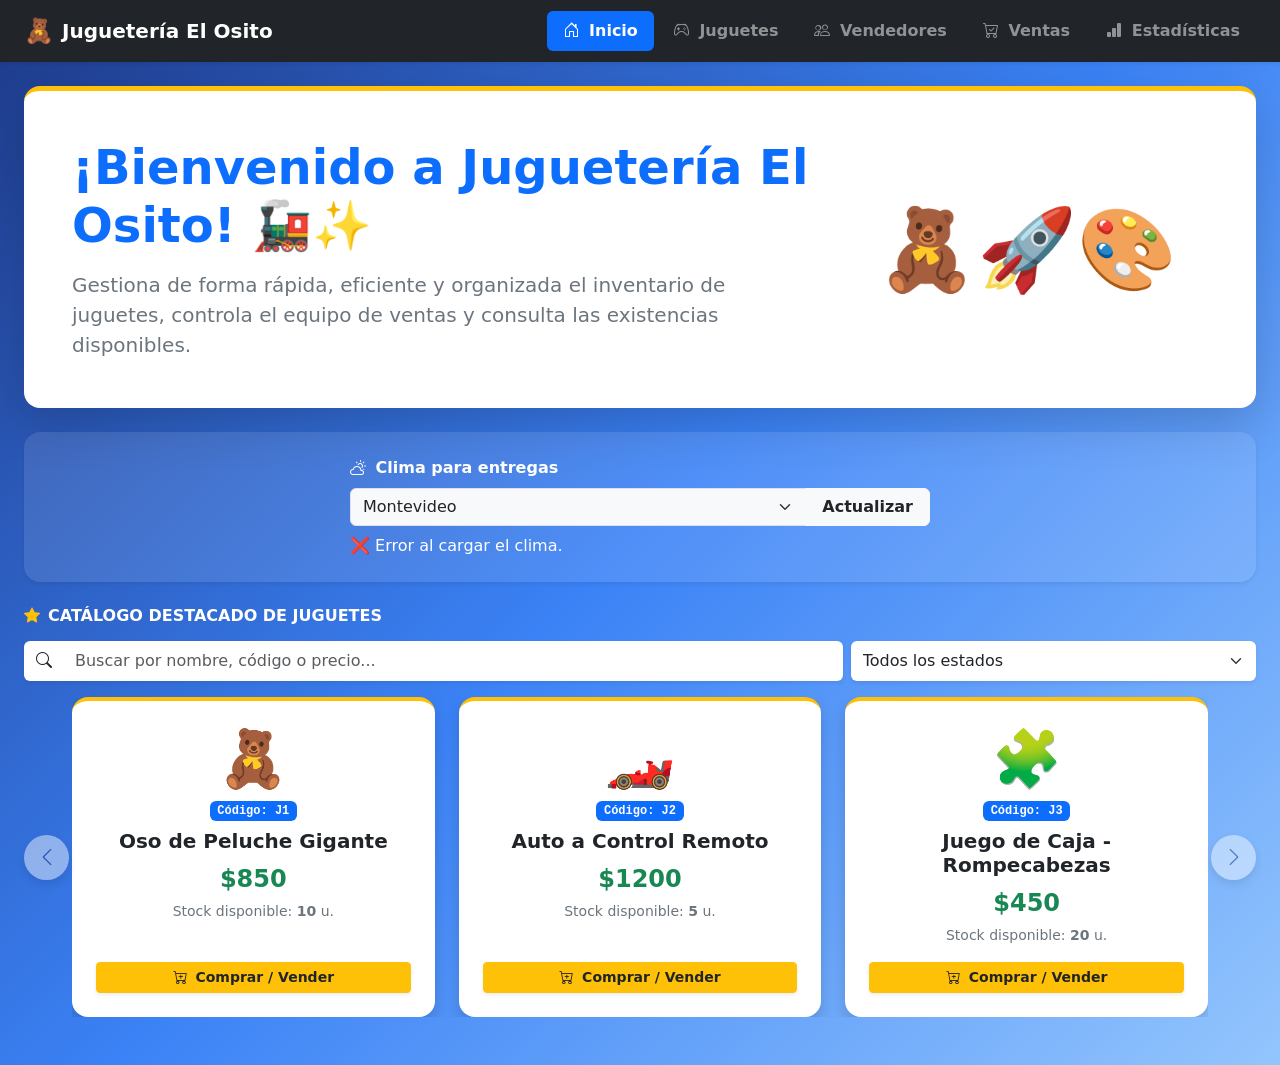
==== commit b57f014f: "arreglos , en listas , mejoras de accesibilidad y usabilidad, seo" ====
--- a/index.html
+++ b/index.html
@@ -9,17 +9,20 @@
     <meta property="og:title" content="Inicio - Juguetería El Osito">
     <meta property="og:description" content="Gestiona el inventario de juguetes, controla el equipo de ventas y consulta existencias en Juguetería El Osito.">
     <meta property="og:type" content="website">
+    <link rel="preconnect" href="https://cdn.jsdelivr.net" crossorigin>
+    <link rel="dns-prefetch" href="https://cdn.jsdelivr.net">
+    <link rel="preload" href="https://cdn.jsdelivr.net/npm/bootstrap@5.3.3/dist/css/bootstrap.min.css" as="style">
+    <link href="https://cdn.jsdelivr.net/npm/bootstrap@5.3.3/dist/css/bootstrap.min.css" rel="stylesheet">
+    <link rel="stylesheet" href="https://cdn.jsdelivr.net/npm/bootstrap-icons@1.11.3/font/bootstrap-icons.min.css" media="print" onload="this.media='all'">
+    <noscript><link rel="stylesheet" href="https://cdn.jsdelivr.net/npm/bootstrap-icons@1.11.3/font/bootstrap-icons.min.css"></noscript>
 
-    <!-- Bootstrap 5.3 CSS -->
-    <link href="https://cdn.jsdelivr.net/npm/bootstrap@5.3.3/dist/css/bootstrap.min.css" rel="stylesheet">
-    <!-- Bootstrap Icons -->
-    <link rel="stylesheet" href="https://cdn.jsdelivr.net/npm/bootstrap-icons@1.11.3/font/bootstrap-icons.min.css">
     <style>
         body { background: linear-gradient(135deg, #1e3a8a 0%, #3b82f6 50%, #93c5fd 100%); min-height: 100vh; }
         h1 { font-size: 2.5rem; }
         a:focus-visible, button:focus-visible { outline: 3px solid #ffc107 !important; outline-offset: 2px !important; }
         .btn-carrusel-control { width: 45px; height: 45px; background: rgba(255,255,255,0.9); color: #1e3a8a; border-radius: 50%; border: none; display: flex; align-items: center; justify-content: center; box-shadow: 0 4px 10px rgba(0,0,0,0.2); transition: transform 0.2s, background-color 0.2s; }
         .btn-carrusel-control:hover, .btn-carrusel-control:focus { background: #fff; color: #0d6efd; transform: scale(1.1); }
+        #catalogo-destacado { min-height: 280px; }
     </style>
 </head>
 <body class="text-dark d-flex flex-column">
@@ -62,8 +65,9 @@
                         <div class="input-group">
                             <select id="select-ciudad" class="form-select bg-light text-dark" aria-label="Seleccionar ciudad para consultar el clima">
                                 <option value="montevideo" selected>Montevideo</option>
-                                <option value="buenos-aires">Buenos Aires</option>
-                                <option value="santiago">Santiago de Chile</option>
+                                <option value="colonia">Colonia</option>
+                                <option value="juan-lacaze">Juan Lacaze</option>
+                                <option value="rosario">Rosario</option>
                             </select>
                             <button id="btn-actualizar-clima" class="btn btn-light fw-bold text-dark px-3">Actualizar</button>
                         </div>
@@ -76,7 +80,7 @@
         <section class="mb-4" aria-labelledby="titulo-catalogo">
             <div class="d-flex flex-wrap justify-content-between align-items-center mb-3 gap-2">
                 <h2 id="titulo-catalogo" class="h6 fw-bold text-white mb-0 text-uppercase tracking-wider">
-                    <i class="bi bi-star-fill text-warning me-2" aria-hidden="true"></i>Catálogo Destacado
+                    <i class="bi bi-star-fill text-warning me-2" aria-hidden="true"></i>Catálogo Destacado De Juguetes
                 </h2>
             </div>
 
@@ -97,8 +101,7 @@
             </div>
 
             <div id="carrusel-catalogo" class="carousel slide position-relative px-md-5" data-bs-ride="false" aria-label="Juguetes destacados">
-                <div class="carousel-inner" id="catalogo-destacado">
-                </div>
+                <div class="carousel-inner" id="catalogo-destacado"></div>
                 <button class="carousel-control-prev w-auto position-absolute top-50 start-0 translate-middle-y z-3 border-0 bg-transparent" type="button" data-bs-target="#carrusel-catalogo" data-bs-slide="prev" aria-label="Anterior">
                     <span class="btn-carrusel-control" aria-hidden="true"><i class="bi bi-chevron-left fs-5"></i></span>
                 </button>
@@ -109,7 +112,7 @@
         </section>
     </main>
 
-    <script src="https://cdn.jsdelivr.net/npm/bootstrap@5.3.3/dist/js/bootstrap.bundle.min.js"></script>
+    <script src="https://cdn.jsdelivr.net/npm/bootstrap@5.3.3/dist/js/bootstrap.bundle.min.js" defer></script>
     <script type="module">
         import { App } from './src/app.js';
         import { ApiService } from './src/services/api.js';
@@ -119,8 +122,14 @@
             const info = document.getElementById('info-clima');
             if (!sel || !info) return;
             info.innerHTML = '⏳ Consultando clima...';
+            
             const d = await ApiService.obtenerClima(sel.value);
-            info.innerHTML = d ? `${d.nombre}: <strong>${d.temp}°C</strong>. Viento ${d.viento} km/h` : '❌ Error al cargar.';
+            
+            if (d) {
+                info.innerHTML = `${d.nombre}: <strong>${d.temp}°C</strong>. Viento ${d.viento} km/h (${d.condicion})`;
+            } else {
+                info.innerHTML = '❌ Error al cargar el clima.';
+            }
         }
 
         document.addEventListener('DOMContentLoaded', () => {
